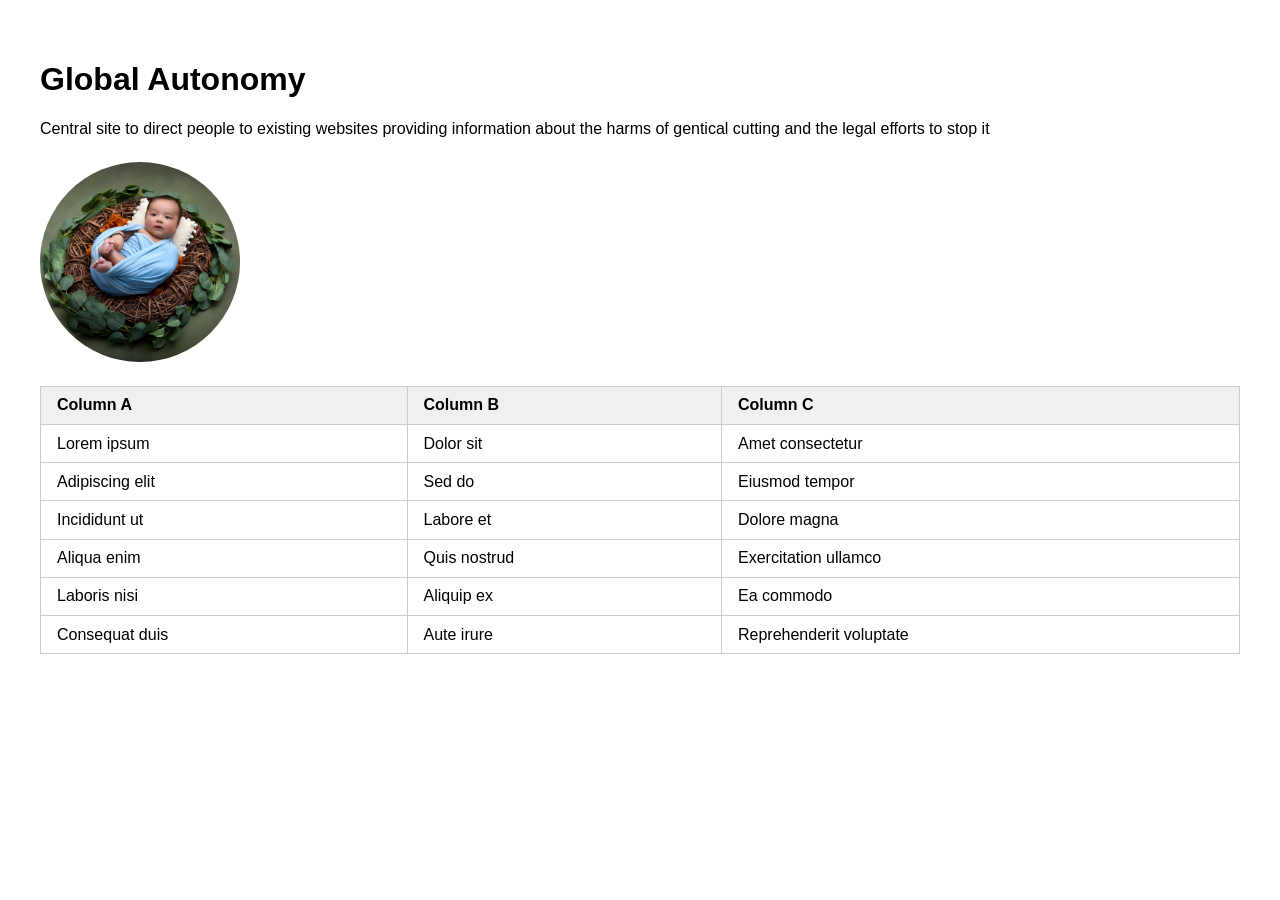
==== site/index.html @ fd32617b "docs: change title page" ====
<!DOCTYPE html>
<html lang="en">
<head>
    <meta charset="UTF-8">
    <meta name="viewport" content="width=device-width, initial-scale=1.0">
    <title>Global Autonomy</title>
  <style>
    body { font-family: sans-serif; padding: 2rem; }
    table { border-collapse: collapse; width: 100%; }
    th, td { border: 1px solid #ccc; padding: 0.6rem 1rem; text-align: left; }
    th { background-color: #f0f0f0; }
  </style>
</head>
<body>
    <h1>Global Autonomy</h1>
    <p>Central site to direct people to existing websites providing information about the harms of gentical cutting and the
        legal efforts to stop it</p>

    <img src="images/baby.jpg"
         alt="Newborn"
         style="border-radius: 50%; width: 200px; height: 200px; object-fit: cover; display: block; margin: 1.5rem 0;" />

  <table>
    <thead>
      <tr>
        <th>Column A</th>
        <th>Column B</th>
        <th>Column C</th>
      </tr>
    </thead>
    <tbody>
      <tr>
        <td>Lorem ipsum</td>
        <td>Dolor sit</td>
        <td>Amet consectetur</td>
      </tr>
      <tr>
        <td>Adipiscing elit</td>
        <td>Sed do</td>
        <td>Eiusmod tempor</td>
      </tr>
      <tr>
        <td>Incididunt ut</td>
        <td>Labore et</td>
        <td>Dolore magna</td>
      </tr>
      <tr>
        <td>Aliqua enim</td>
        <td>Quis nostrud</td>
        <td>Exercitation ullamco</td>
      </tr>
      <tr>
        <td>Laboris nisi</td>
        <td>Aliquip ex</td>
        <td>Ea commodo</td>
      </tr>
      <tr>
        <td>Consequat duis</td>
        <td>Aute irure</td>
        <td>Reprehenderit voluptate</td>
      </tr>
    </tbody>
  </table>
</body>
</html>
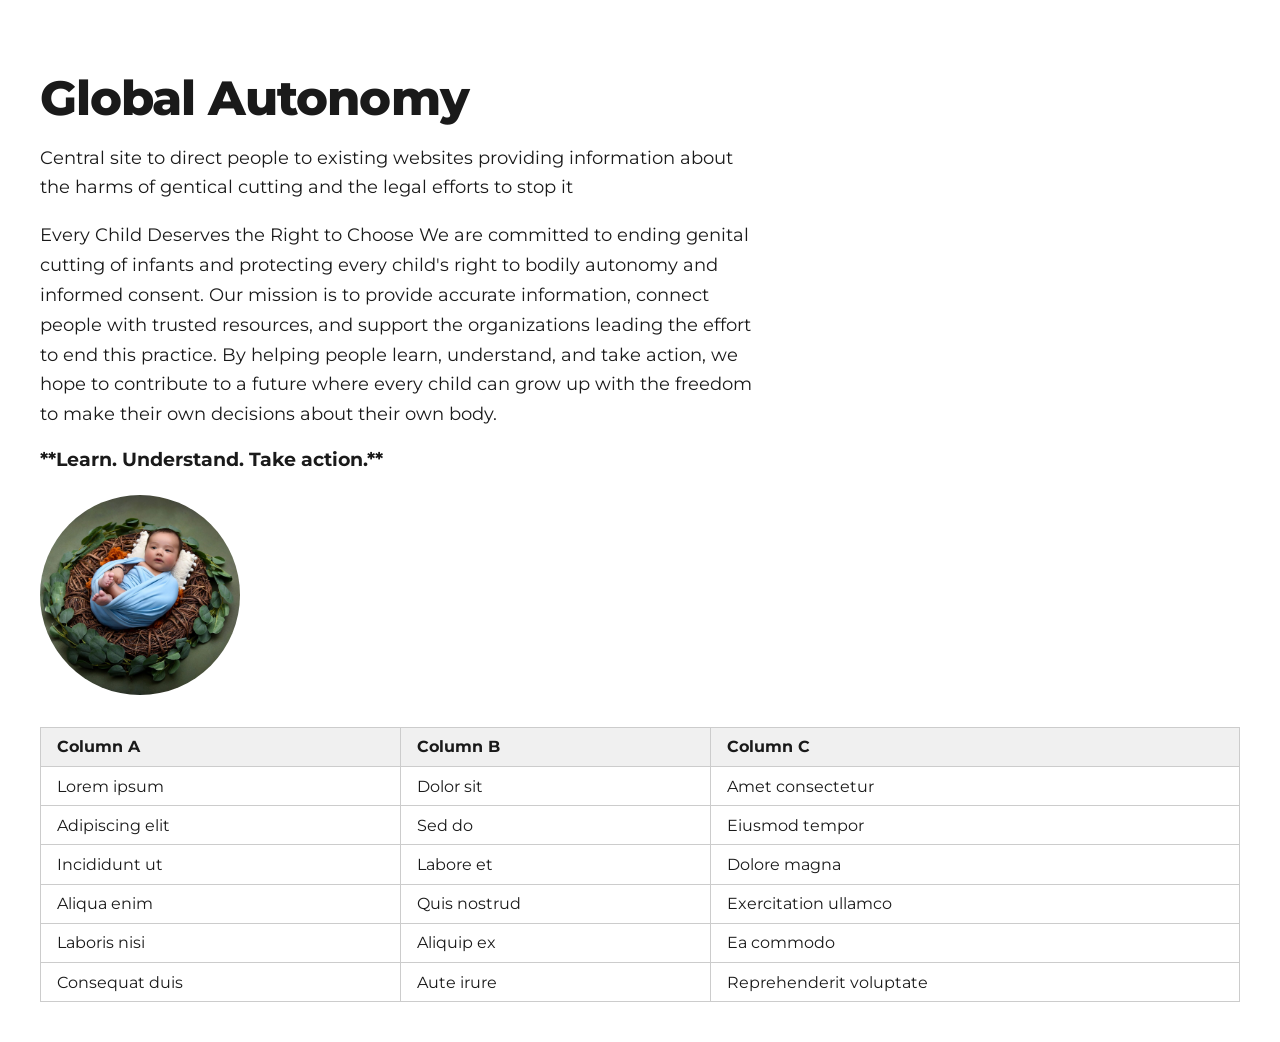
==== commit e7ff0374: "docs: better wording on home page" ====
--- a/site/index.html
+++ b/site/index.html
@@ -4,18 +4,53 @@
     <meta charset="UTF-8">
     <meta name="viewport" content="width=device-width, initial-scale=1.0">
     <title>Global Autonomy</title>
+  <link rel="preconnect" href="https://fonts.googleapis.com">
+  <link rel="preconnect" href="https://fonts.gstatic.com" crossorigin>
+  <link href="https://fonts.googleapis.com/css2?family=Montserrat:wght@400;700;800&display=swap" rel="stylesheet">
   <style>
-    body { font-family: sans-serif; padding: 2rem; }
-    table { border-collapse: collapse; width: 100%; }
+    body {
+      font-family: 'Montserrat', sans-serif;
+      padding: 2rem;
+      background-color: #fff;
+      color: #1a1a1a;
+    }
+    h1 {
+      font-size: 3rem;
+      font-weight: 800;
+      letter-spacing: -0.02em;
+      line-height: 1.1;
+      margin-bottom: 0.5rem;
+    }
+    p {
+      font-size: 1.1rem;
+      font-weight: 400;
+      line-height: 1.7;
+      max-width: 720px;
+    }
+    b {
+      font-size: 1.2rem;
+      font-weight: 700;
+      display: block;
+      margin-top: 1rem;
+    }
+    table { border-collapse: collapse; width: 100%; margin-top: 2rem; }
     th, td { border: 1px solid #ccc; padding: 0.6rem 1rem; text-align: left; }
-    th { background-color: #f0f0f0; }
+    th { background-color: #f0f0f0; font-weight: 700; }
   </style>
 </head>
 <body>
     <h1>Global Autonomy</h1>
-    <p>Central site to direct people to existing websites providing information about the harms of gentical cutting and the
+    <p>Central site to direct people to existing websites providing information about the harms of gentical
+        cutting and the
         legal efforts to stop it</p>
+    <p>Every Child Deserves the Right to Choose
 
+    We are committed to ending genital cutting of infants and protecting every child's right to bodily autonomy and informed consent.
+
+    Our mission is to provide accurate information, connect people with trusted resources, and support the organizations leading the effort to end this practice. By helping people learn, understand, and take action, we hope to contribute to a future where every child can grow up with the freedom to make their own decisions about their own body.</p>
+    <b>**Learn. Understand. Take action.**</b>
+
+</p>
     <img src="images/baby.jpg"
          alt="Newborn"
          style="border-radius: 50%; width: 200px; height: 200px; object-fit: cover; display: block; margin: 1.5rem 0;" />
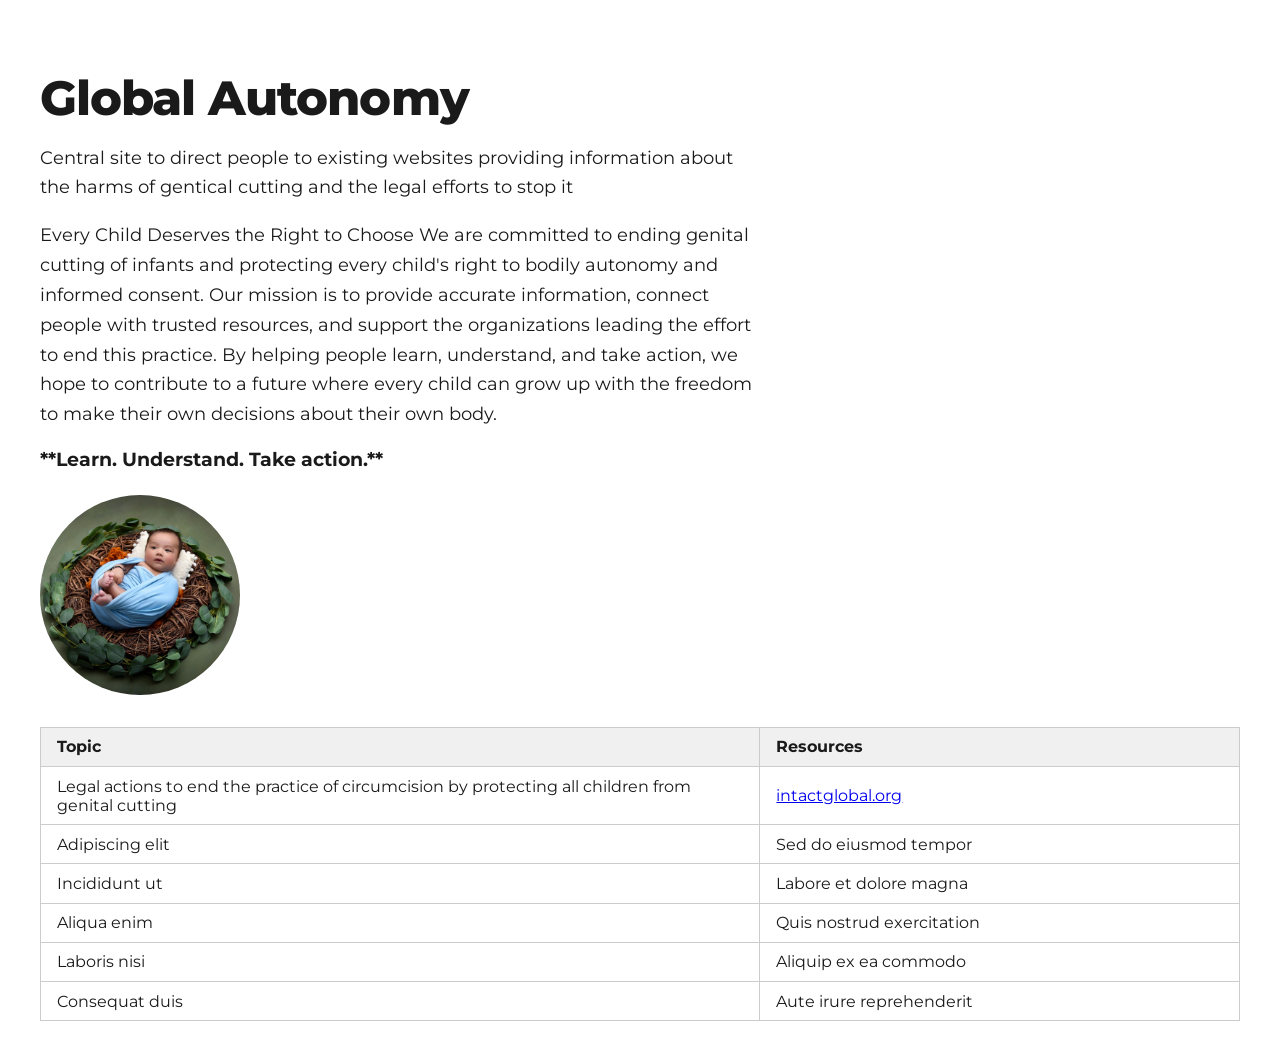
==== commit 627c7af6: "docs: better wording on intact global" ====
--- a/site/index.html
+++ b/site/index.html
@@ -58,41 +58,34 @@
   <table>
     <thead>
       <tr>
-        <th>Column A</th>
-        <th>Column B</th>
-        <th>Column C</th>
+        <th style="width: 60%">Topic</th>
+        <th>Resources</th>
       </tr>
     </thead>
     <tbody>
       <tr>
-        <td>Lorem ipsum</td>
-        <td>Dolor sit</td>
-        <td>Amet consectetur</td>
+        <td>Legal actions to end the practice of circumcision by protecting all children from genital cutting</td>
+        <td><a href="https://intactglobal.org" target="_blank">intactglobal.org</a></td>
       </tr>
       <tr>
         <td>Adipiscing elit</td>
-        <td>Sed do</td>
-        <td>Eiusmod tempor</td>
+        <td>Sed do eiusmod tempor</td>
       </tr>
       <tr>
         <td>Incididunt ut</td>
-        <td>Labore et</td>
-        <td>Dolore magna</td>
+        <td>Labore et dolore magna</td>
       </tr>
       <tr>
         <td>Aliqua enim</td>
-        <td>Quis nostrud</td>
-        <td>Exercitation ullamco</td>
+        <td>Quis nostrud exercitation</td>
       </tr>
       <tr>
         <td>Laboris nisi</td>
-        <td>Aliquip ex</td>
-        <td>Ea commodo</td>
+        <td>Aliquip ex ea commodo</td>
       </tr>
       <tr>
         <td>Consequat duis</td>
-        <td>Aute irure</td>
-        <td>Reprehenderit voluptate</td>
+        <td>Aute irure reprehenderit</td>
       </tr>
     </tbody>
   </table>
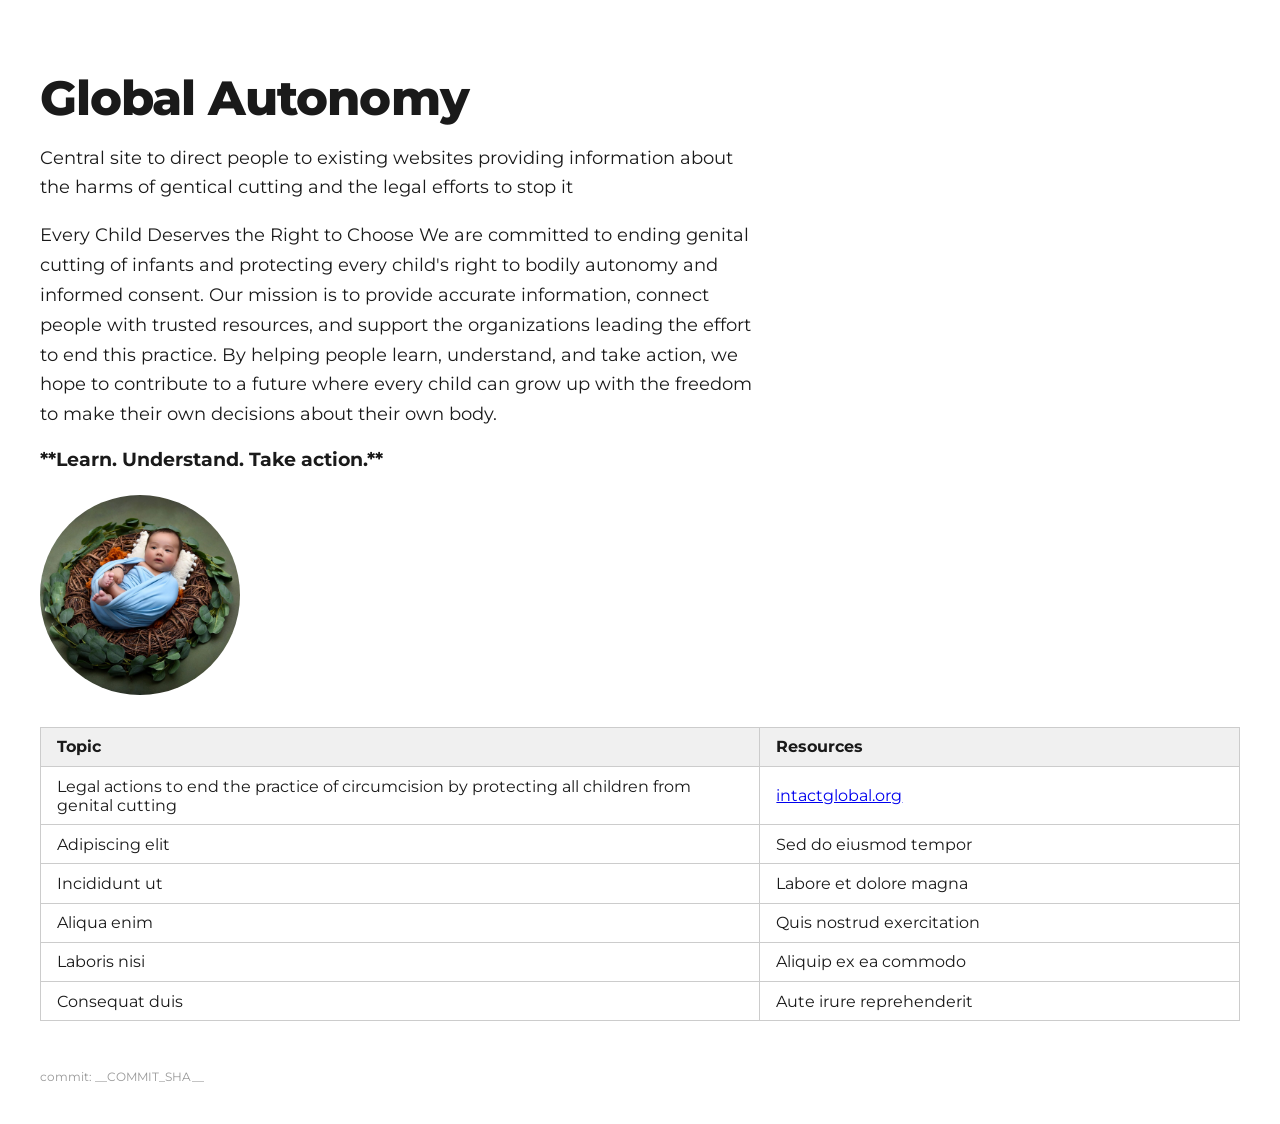
==== commit 363cedce: "ci: inject the Makefile's APP_TAG into index.html locally, the server.go will serve up a memory-resi" ====
--- a/site/index.html
+++ b/site/index.html
@@ -89,5 +89,6 @@
       </tr>
     </tbody>
   </table>
+  <footer style="margin-top: 3rem; font-size: 0.75rem; color: #999;">commit: __COMMIT_SHA__</footer>
 </body>
 </html>
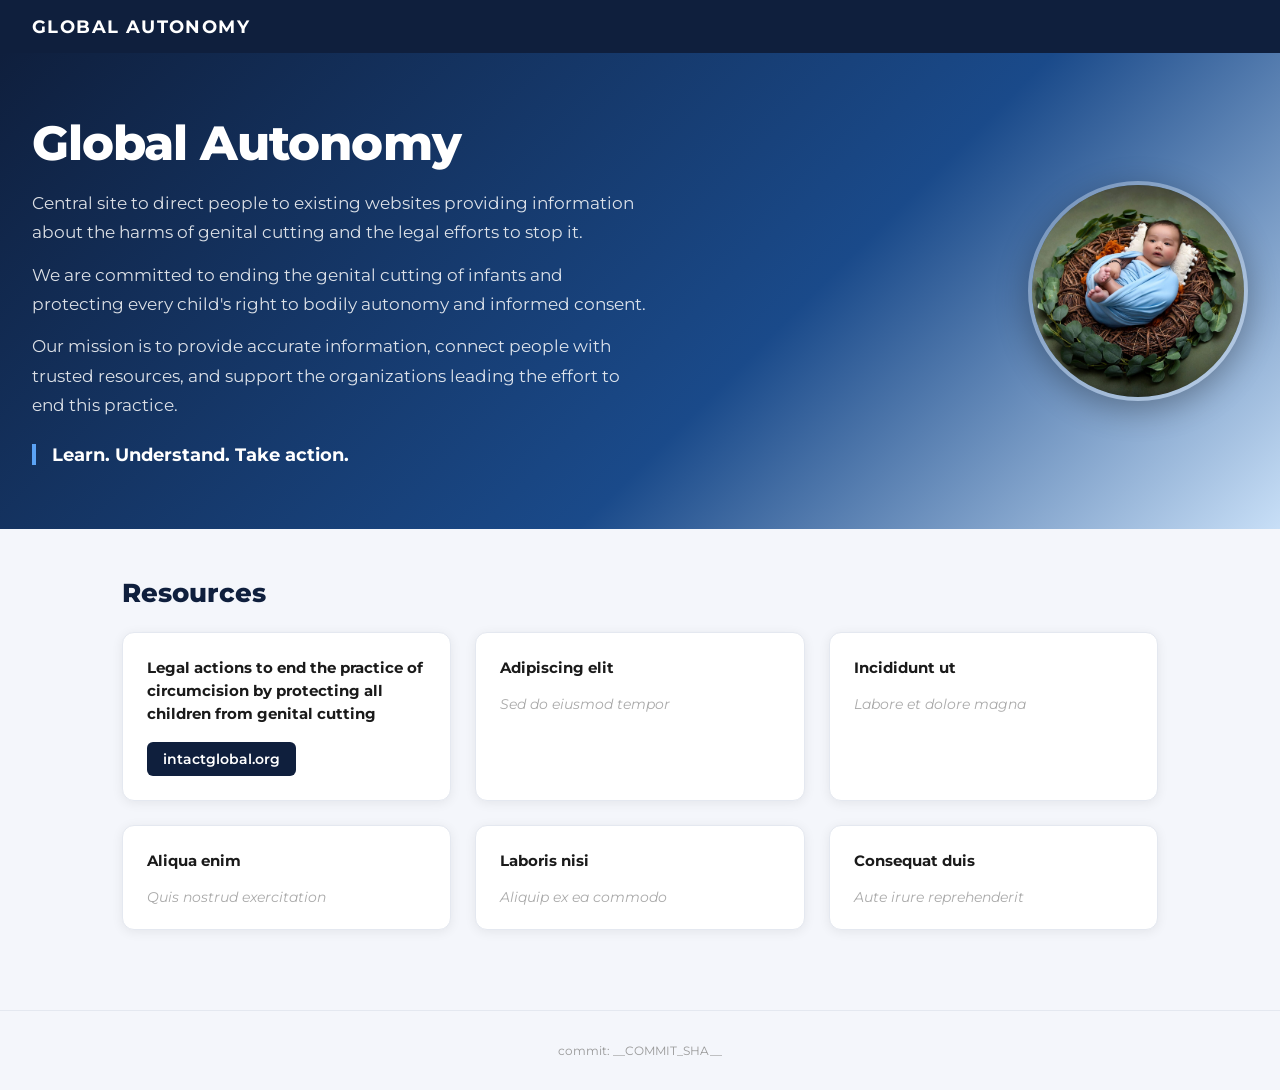
==== commit 313d459c: "feat: make site more modern looking on the index.html Here's what changed:  - **Navbar** — dark navy" ====
--- a/site/index.html
+++ b/site/index.html
@@ -4,91 +4,201 @@
     <meta charset="UTF-8">
     <meta name="viewport" content="width=device-width, initial-scale=1.0">
     <title>Global Autonomy</title>
-  <link rel="preconnect" href="https://fonts.googleapis.com">
-  <link rel="preconnect" href="https://fonts.gstatic.com" crossorigin>
-  <link href="https://fonts.googleapis.com/css2?family=Montserrat:wght@400;700;800&display=swap" rel="stylesheet">
-  <style>
-    body {
-      font-family: 'Montserrat', sans-serif;
-      padding: 2rem;
-      background-color: #fff;
-      color: #1a1a1a;
-    }
-    h1 {
-      font-size: 3rem;
-      font-weight: 800;
-      letter-spacing: -0.02em;
-      line-height: 1.1;
-      margin-bottom: 0.5rem;
-    }
-    p {
-      font-size: 1.1rem;
-      font-weight: 400;
-      line-height: 1.7;
-      max-width: 720px;
-    }
-    b {
-      font-size: 1.2rem;
-      font-weight: 700;
-      display: block;
-      margin-top: 1rem;
-    }
-    table { border-collapse: collapse; width: 100%; margin-top: 2rem; }
-    th, td { border: 1px solid #ccc; padding: 0.6rem 1rem; text-align: left; }
-    th { background-color: #f0f0f0; font-weight: 700; }
-  </style>
+    <link rel="preconnect" href="https://fonts.googleapis.com">
+    <link rel="preconnect" href="https://fonts.gstatic.com" crossorigin>
+    <link href="https://fonts.googleapis.com/css2?family=Montserrat:wght@400;600;700;800&display=swap" rel="stylesheet">
+    <style>
+        *, *::before, *::after { box-sizing: border-box; margin: 0; padding: 0; }
+
+        body {
+            font-family: 'Montserrat', sans-serif;
+            background-color: #f4f6fb;
+            color: #1a1a1a;
+        }
+
+        /* Navbar */
+        nav {
+            background-color: #0f1f3d;
+            padding: 1rem 2rem;
+            display: flex;
+            align-items: center;
+        }
+        nav .brand {
+            color: #fff;
+            font-size: 1.1rem;
+            font-weight: 700;
+            letter-spacing: 0.08em;
+            text-transform: uppercase;
+        }
+
+        /* Hero */
+        .hero {
+            background: linear-gradient(135deg, #0f1f3d 0%, #1a4a8a 60%, #c8dff7 100%);
+            padding: 4rem 2rem;
+            display: flex;
+            align-items: center;
+            justify-content: space-between;
+            gap: 2rem;
+            flex-wrap: wrap;
+        }
+        .hero-text {
+            flex: 1;
+            min-width: 280px;
+            max-width: 620px;
+        }
+        .hero h1 {
+            font-size: 3rem;
+            font-weight: 800;
+            letter-spacing: -0.02em;
+            line-height: 1.1;
+            color: #fff;
+            margin-bottom: 1.2rem;
+        }
+        .hero p {
+            font-size: 1.05rem;
+            line-height: 1.75;
+            color: rgba(255, 255, 255, 0.85);
+            margin-bottom: 0.8rem;
+        }
+        .hero .tagline {
+            font-size: 1.1rem;
+            font-weight: 700;
+            color: #fff;
+            border-left: 4px solid #5ba3f5;
+            padding-left: 1rem;
+            margin-top: 1.5rem;
+        }
+        .hero-image {
+            flex-shrink: 0;
+        }
+        .hero-image img {
+            border-radius: 50%;
+            width: 220px;
+            height: 220px;
+            object-fit: cover;
+            border: 4px solid rgba(255, 255, 255, 0.3);
+            box-shadow: 0 8px 32px rgba(0, 0, 0, 0.3);
+            display: block;
+        }
+
+        /* Main */
+        main {
+            max-width: 1100px;
+            margin: 0 auto;
+            padding: 3rem 2rem;
+        }
+        main h2 {
+            font-size: 1.6rem;
+            font-weight: 800;
+            color: #0f1f3d;
+            margin-bottom: 1.5rem;
+        }
+
+        /* Cards */
+        .cards {
+            display: grid;
+            grid-template-columns: repeat(auto-fill, minmax(300px, 1fr));
+            gap: 1.5rem;
+        }
+        .card {
+            background: #fff;
+            border-radius: 12px;
+            padding: 1.5rem;
+            box-shadow: 0 2px 12px rgba(0, 0, 0, 0.07);
+            border: 1px solid #e4e8f0;
+            display: flex;
+            flex-direction: column;
+            gap: 1rem;
+        }
+        .card h3 {
+            font-size: 0.95rem;
+            font-weight: 700;
+            color: #1a1a1a;
+            line-height: 1.5;
+        }
+        .card a {
+            display: inline-block;
+            margin-top: auto;
+            padding: 0.5rem 1rem;
+            background-color: #0f1f3d;
+            color: #fff;
+            border-radius: 6px;
+            text-decoration: none;
+            font-size: 0.875rem;
+            font-weight: 600;
+            transition: background-color 0.2s;
+            align-self: flex-start;
+        }
+        .card a:hover {
+            background-color: #1a4a8a;
+        }
+        .card .placeholder {
+            font-size: 0.85rem;
+            color: #aaa;
+            font-style: italic;
+        }
+
+        /* Footer */
+        footer {
+            text-align: center;
+            padding: 2rem;
+            font-size: 0.75rem;
+            color: #999;
+            border-top: 1px solid #e4e8f0;
+            margin-top: 2rem;
+        }
+    </style>
 </head>
 <body>
-    <h1>Global Autonomy</h1>
-    <p>Central site to direct people to existing websites providing information about the harms of gentical
-        cutting and the
-        legal efforts to stop it</p>
-    <p>Every Child Deserves the Right to Choose
-
-    We are committed to ending genital cutting of infants and protecting every child's right to bodily autonomy and informed consent.
-
-    Our mission is to provide accurate information, connect people with trusted resources, and support the organizations leading the effort to end this practice. By helping people learn, understand, and take action, we hope to contribute to a future where every child can grow up with the freedom to make their own decisions about their own body.</p>
-    <b>**Learn. Understand. Take action.**</b>
-
-</p>
-    <img src="images/baby.jpg"
-         alt="Newborn"
-         style="border-radius: 50%; width: 200px; height: 200px; object-fit: cover; display: block; margin: 1.5rem 0;" />
-
-  <table>
-    <thead>
-      <tr>
-        <th style="width: 60%">Topic</th>
-        <th>Resources</th>
-      </tr>
-    </thead>
-    <tbody>
-      <tr>
-        <td>Legal actions to end the practice of circumcision by protecting all children from genital cutting</td>
-        <td><a href="https://intactglobal.org" target="_blank">intactglobal.org</a></td>
-      </tr>
-      <tr>
-        <td>Adipiscing elit</td>
-        <td>Sed do eiusmod tempor</td>
-      </tr>
-      <tr>
-        <td>Incididunt ut</td>
-        <td>Labore et dolore magna</td>
-      </tr>
-      <tr>
-        <td>Aliqua enim</td>
-        <td>Quis nostrud exercitation</td>
-      </tr>
-      <tr>
-        <td>Laboris nisi</td>
-        <td>Aliquip ex ea commodo</td>
-      </tr>
-      <tr>
-        <td>Consequat duis</td>
-        <td>Aute irure reprehenderit</td>
-      </tr>
-    </tbody>
-  </table>
-  <footer style="margin-top: 3rem; font-size: 0.75rem; color: #999;">commit: __COMMIT_SHA__</footer>
+
+    <nav>
+        <span class="brand">Global Autonomy</span>
+    </nav>
+
+    <section class="hero">
+        <div class="hero-text">
+            <h1>Global Autonomy</h1>
+            <p>Central site to direct people to existing websites providing information about the harms of genital cutting and the legal efforts to stop it.</p>
+            <p>We are committed to ending the genital cutting of infants and protecting every child's right to bodily autonomy and informed consent.</p>
+            <p>Our mission is to provide accurate information, connect people with trusted resources, and support the organizations leading the effort to end this practice.</p>
+            <div class="tagline">Learn. Understand. Take action.</div>
+        </div>
+        <div class="hero-image">
+            <img src="images/baby.jpg" alt="Newborn" />
+        </div>
+    </section>
+
+    <main>
+        <h2>Resources</h2>
+        <div class="cards">
+            <div class="card">
+                <h3>Legal actions to end the practice of circumcision by protecting all children from genital cutting</h3>
+                <a href="https://intactglobal.org" target="_blank">intactglobal.org</a>
+            </div>
+            <div class="card">
+                <h3>Adipiscing elit</h3>
+                <span class="placeholder">Sed do eiusmod tempor</span>
+            </div>
+            <div class="card">
+                <h3>Incididunt ut</h3>
+                <span class="placeholder">Labore et dolore magna</span>
+            </div>
+            <div class="card">
+                <h3>Aliqua enim</h3>
+                <span class="placeholder">Quis nostrud exercitation</span>
+            </div>
+            <div class="card">
+                <h3>Laboris nisi</h3>
+                <span class="placeholder">Aliquip ex ea commodo</span>
+            </div>
+            <div class="card">
+                <h3>Consequat duis</h3>
+                <span class="placeholder">Aute irure reprehenderit</span>
+            </div>
+        </div>
+    </main>
+
+    <footer>commit: __COMMIT_SHA__</footer>
+
 </body>
 </html>
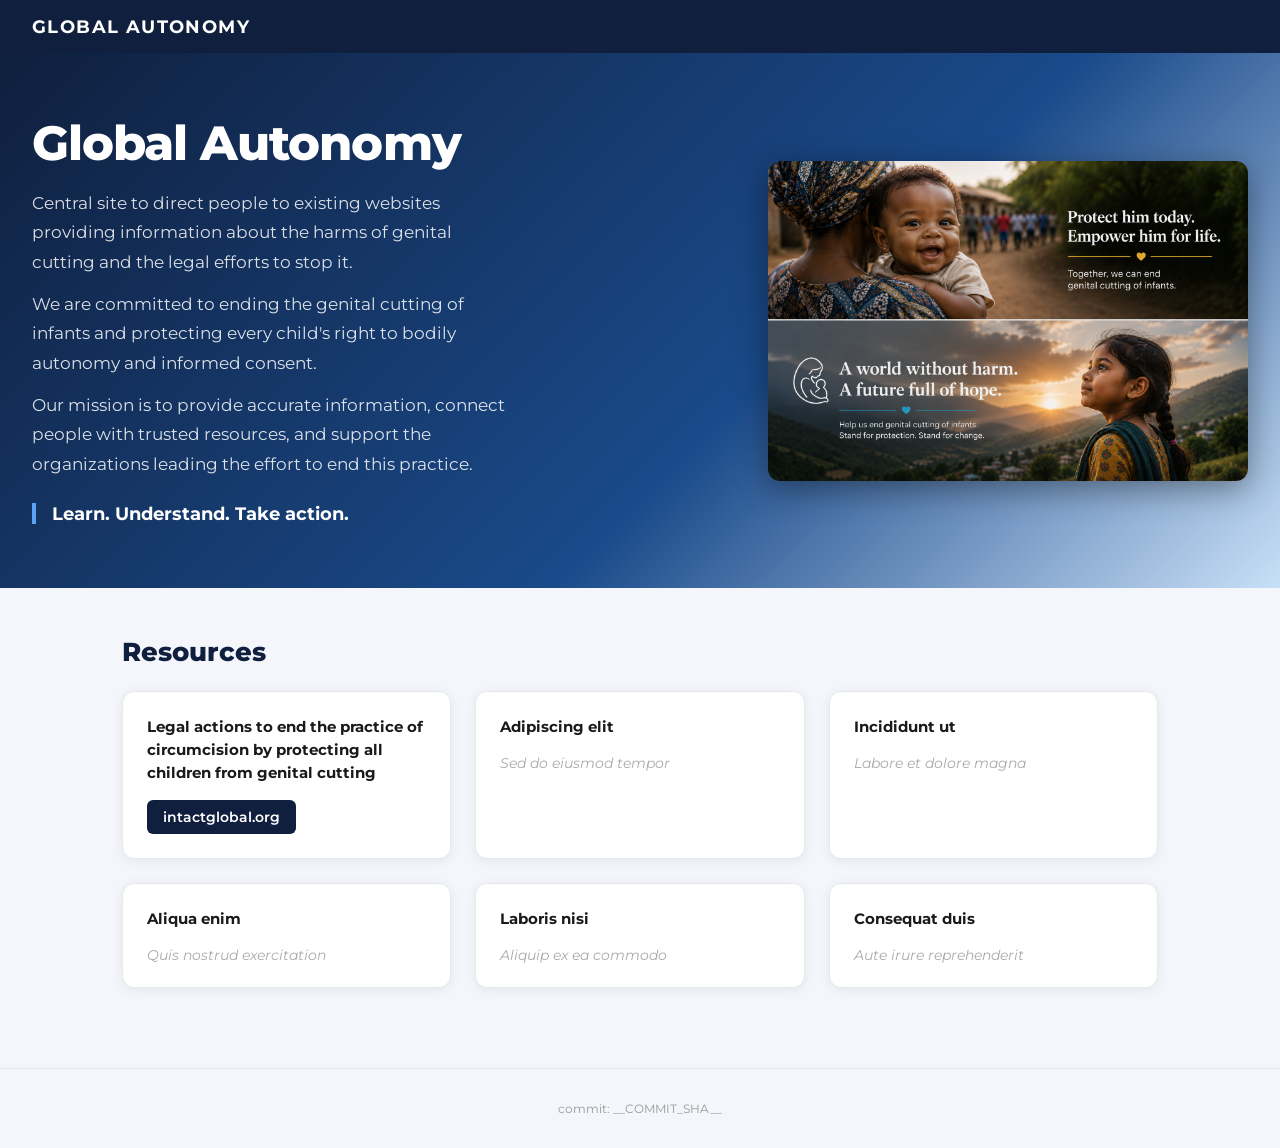
==== commit 177ffa08: "feat: add much better hero image Baby boy and baby girl" ====
--- a/site/index.html
+++ b/site/index.html
@@ -44,7 +44,7 @@
         .hero-text {
             flex: 1;
             min-width: 280px;
-            max-width: 620px;
+            max-width: 480px;
         }
         .hero h1 {
             font-size: 3rem;
@@ -72,12 +72,11 @@
             flex-shrink: 0;
         }
         .hero-image img {
-            border-radius: 50%;
-            width: 220px;
-            height: 220px;
-            object-fit: cover;
-            border: 4px solid rgba(255, 255, 255, 0.3);
-            box-shadow: 0 8px 32px rgba(0, 0, 0, 0.3);
+            border-radius: 12px;
+            width: 100%;
+            max-width: 480px;
+            height: auto;
+            box-shadow: 0 8px 32px rgba(0, 0, 0, 0.4);
             display: block;
         }
 
@@ -164,7 +163,7 @@
             <div class="tagline">Learn. Understand. Take action.</div>
         </div>
         <div class="hero-image">
-            <img src="images/baby.jpg" alt="Newborn" />
+            <img src="images/HeroImage.png" alt="Global Autonomy" />
         </div>
     </section>
 
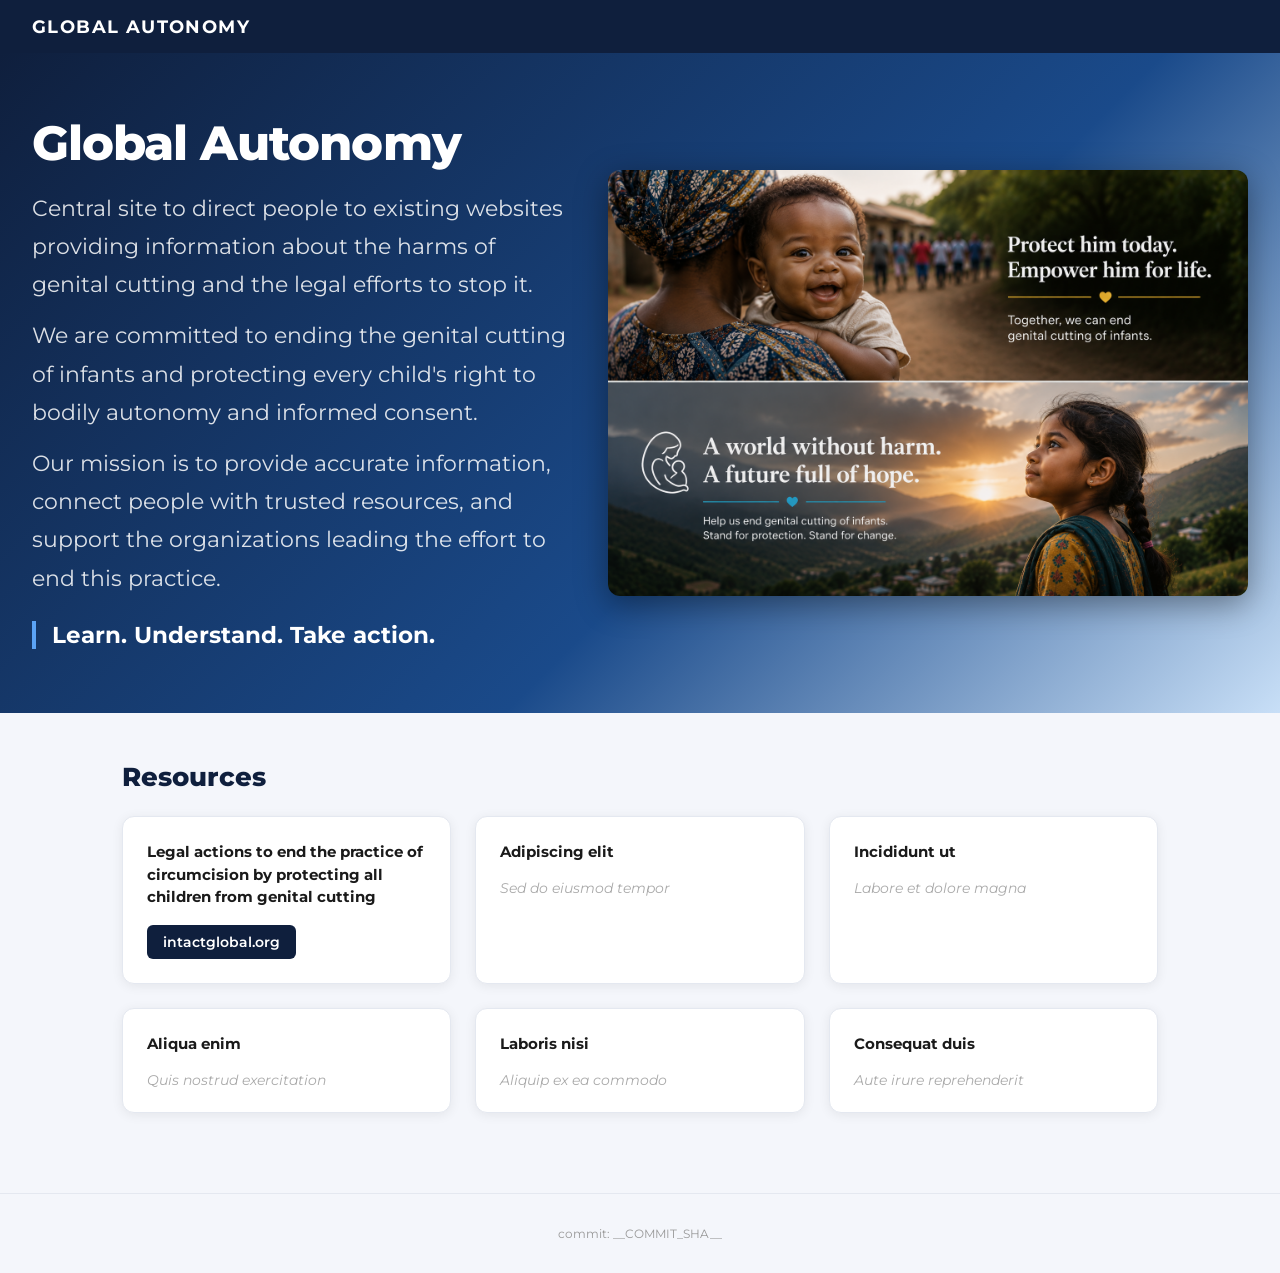
==== commit 83a5cb4f: "feat: improve visual layout for large monitors" ====
--- a/site/index.html
+++ b/site/index.html
@@ -55,13 +55,13 @@
             margin-bottom: 1.2rem;
         }
         .hero p {
-            font-size: 1.05rem;
+            font-size: 1.365rem;
             line-height: 1.75;
             color: rgba(255, 255, 255, 0.85);
             margin-bottom: 0.8rem;
         }
         .hero .tagline {
-            font-size: 1.1rem;
+            font-size: 1.43rem;
             font-weight: 700;
             color: #fff;
             border-left: 4px solid #5ba3f5;
@@ -78,6 +78,14 @@
             height: auto;
             box-shadow: 0 8px 32px rgba(0, 0, 0, 0.4);
             display: block;
+        }
+        @media (min-width: 1200px) {
+            .hero-image img { max-width: 640px; }
+            .hero-text { max-width: 640px; }
+        }
+        @media (min-width: 1600px) {
+            .hero-image img { max-width: 1200px; }
+            .hero-text { max-width: 1200px; }
         }
 
         /* Main */
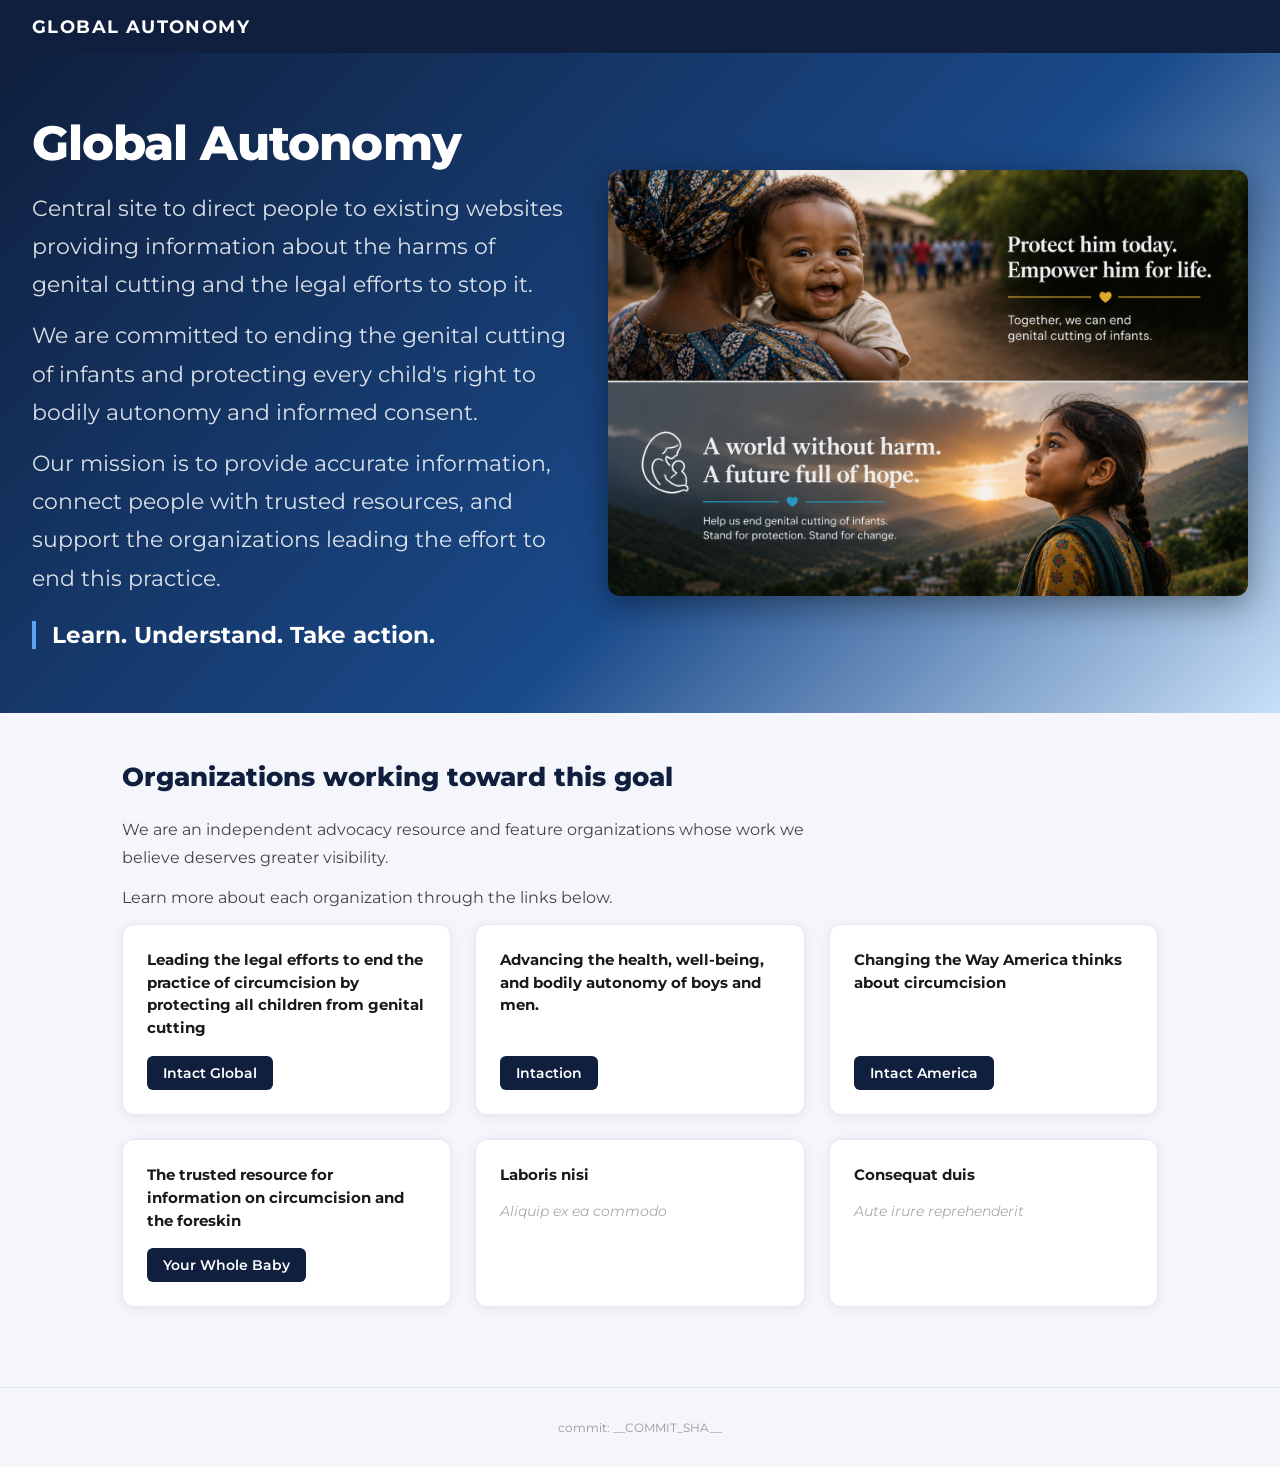
==== commit f6fdc238: "feat: introduce gacli and organization.yaml for future" ====
--- a/site/index.html
+++ b/site/index.html
@@ -99,6 +99,16 @@
             font-weight: 800;
             color: #0f1f3d;
             margin-bottom: 1.5rem;
+        }
+
+        /* Main body text */
+        main p {
+            font-size: 1rem;
+            font-weight: 400;
+            line-height: 1.75;
+            color: #444;
+            margin-bottom: 0.75rem;
+            max-width: 720px;
         }
 
         /* Cards */
@@ -176,23 +186,26 @@
     </section>
 
     <main>
-        <h2>Resources</h2>
+        <h2>Organizations working toward this goal</h2>
+        <p>We are an independent advocacy resource and feature organizations whose work we believe deserves greater visibility.
+        <p> Learn more about each organization through the links below.</p>
+        <p></p>
         <div class="cards">
             <div class="card">
-                <h3>Legal actions to end the practice of circumcision by protecting all children from genital cutting</h3>
-                <a href="https://intactglobal.org" target="_blank">intactglobal.org</a>
-            </div>
-            <div class="card">
-                <h3>Adipiscing elit</h3>
-                <span class="placeholder">Sed do eiusmod tempor</span>
-            </div>
-            <div class="card">
-                <h3>Incididunt ut</h3>
-                <span class="placeholder">Labore et dolore magna</span>
-            </div>
-            <div class="card">
-                <h3>Aliqua enim</h3>
-                <span class="placeholder">Quis nostrud exercitation</span>
+                <h3>Leading the legal efforts to end the practice of circumcision by protecting all children from genital cutting</h3>
+                <a href="https://intactglobal.org" target="_blank">Intact Global</a>
+            </div>
+            <div class="card">
+                <h3>Advancing the health, well-being, and bodily autonomy of boys and men.</h3>
+                <a href="https://intaction.org" target="_blank">Intaction</a>
+            </div>
+            <div class="card">
+                <h3>Changing the Way America thinks about circumcision</h3>
+                <a href="https://intactamerica.org" target="_blank">Intact America</a>
+            </div>
+            <div class="card">
+                <h3>The trusted resource for information on circumcision and the foreskin</h3>
+                <a href="https://yourwholebaby.org" target="_blank">Your Whole Baby</a>
             </div>
             <div class="card">
                 <h3>Laboris nisi</h3>
